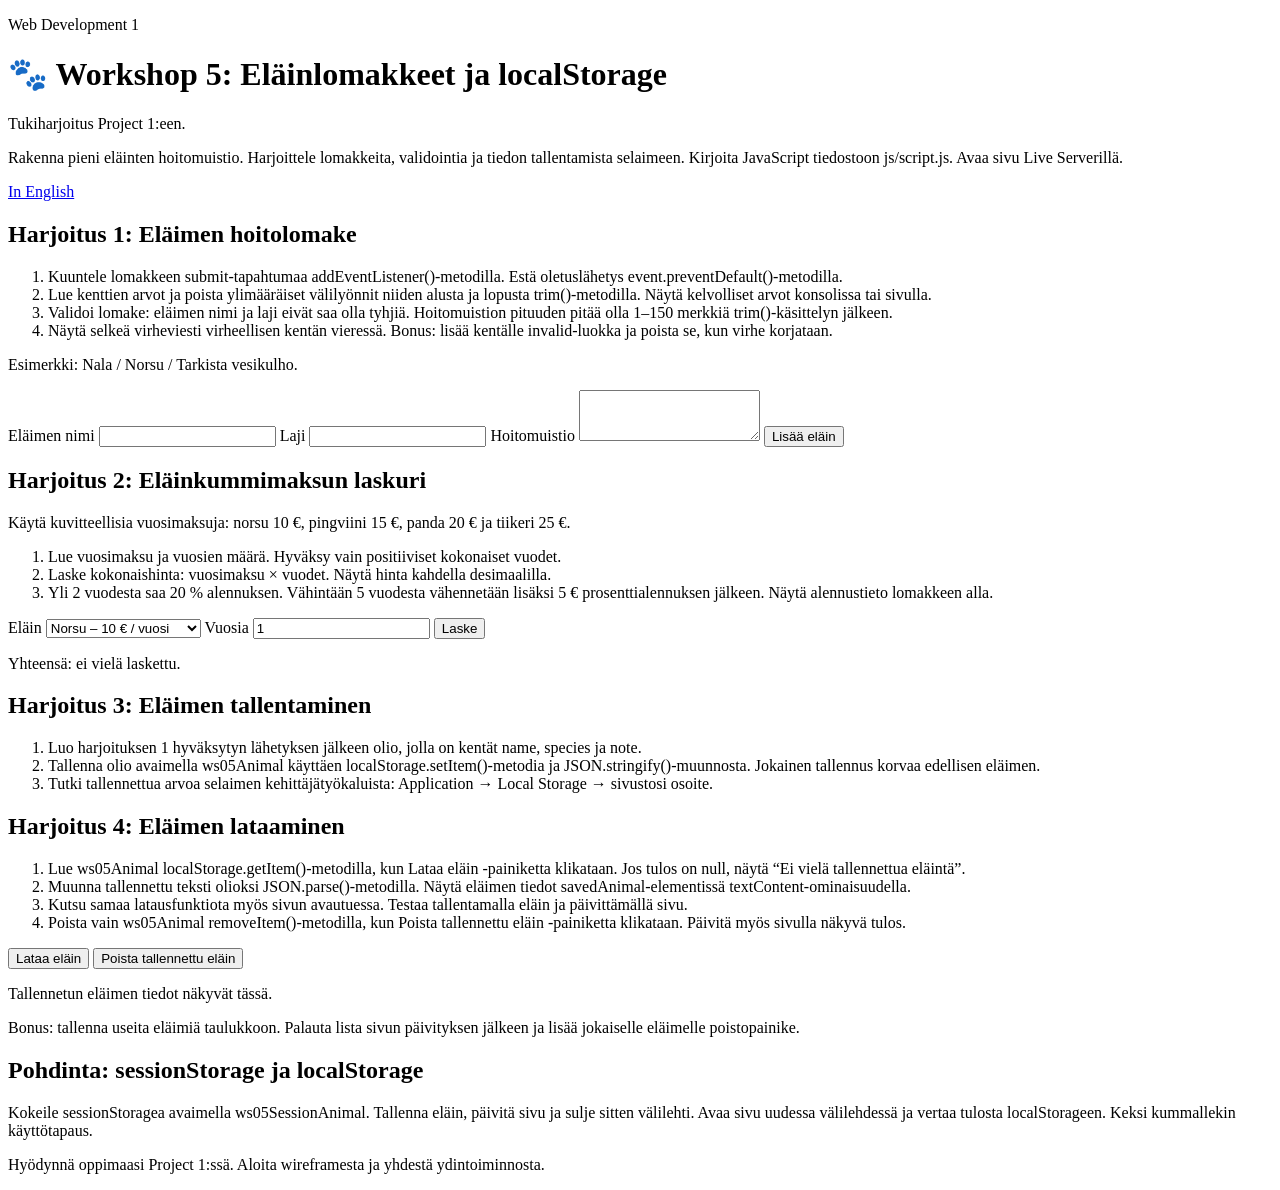
==== Workshop 5/index.html @ 574eae93 "jo" ====
<!doctype html>
<html lang="fi">
  <head>
    <meta charset="UTF-8" />
    <meta name="viewport" content="width=device-width, initial-scale=1.0" />
    <title>Workshop 5: Eläinlomakkeet ja localStorage</title>
    <link rel="stylesheet" href="css/styles.css" />
    <script src="js/script.js" defer></script>
  </head>
  <body>
    <main>
      <header>
        <p class="course">Web Development 1</p>
        <h1>🐾 Workshop 5: Eläinlomakkeet ja localStorage</h1>
        <p class="notice">Tukiharjoitus Project 1:een.</p>
        <p>
          Rakenna pieni eläinten hoitomuistio. Harjoittele lomakkeita,
          validointia ja tiedon tallentamista selaimeen. Kirjoita JavaScript
          tiedostoon js/script.js. Avaa sivu Live Serverillä.
        </p>
        <a href="index.html" lang="en">In English</a>
      </header>
      <section>
        <h2>Harjoitus 1: Eläimen hoitolomake</h2>
        <ol>
          <li>
            Kuuntele lomakkeen submit-tapahtumaa addEventListener()-metodilla.
            Estä oletuslähetys event.preventDefault()-metodilla.
          </li>
          <li>
            Lue kenttien arvot ja poista ylimääräiset välilyönnit niiden alusta
            ja lopusta trim()-metodilla. Näytä kelvolliset arvot konsolissa tai
            sivulla.
          </li>
          <li>
            Validoi lomake: eläimen nimi ja laji eivät saa olla tyhjiä.
            Hoitomuistion pituuden pitää olla 1–150 merkkiä trim()-käsittelyn
            jälkeen.
          </li>
          <li>
            Näytä selkeä virheviesti virheellisen kentän vieressä. Bonus: lisää
            kentälle invalid-luokka ja poista se, kun virhe korjataan.
          </li>
        </ol>
        <p>Esimerkki: Nala / Norsu / Tarkista vesikulho.</p>
        <!-- novalidate allows students to practise JavaScript validation. -->
        <form id="animalForm" novalidate>
          <label for="animalName">Eläimen nimi</label>
          <input
            id="animalName"
            name="name"
            type="text"
            required
            aria-describedby="nameError"
          />
          <span id="nameError" class="error" aria-live="polite"></span>
          <label for="animalSpecies">Laji</label>
          <input
            id="animalSpecies"
            name="species"
            type="text"
            required
            aria-describedby="speciesError"
          />
          <span id="speciesError" class="error" aria-live="polite"></span>
          <label for="careNote">Hoitomuistio</label>
          <textarea
            id="careNote"
            name="note"
            rows="3"
            required
            aria-describedby="noteError"
          ></textarea>
          <span id="noteError" class="error" aria-live="polite"></span>
          <button type="submit">Lisää eläin</button>
        </form>
        <p id="formResult" role="status"></p>
      </section>
      <section>
        <h2>Harjoitus 2: Eläinkummimaksun laskuri</h2>
        <p>
          Käytä kuvitteellisia vuosimaksuja: norsu 10 €, pingviini 15 €, panda
          20 € ja tiikeri 25 €.
        </p>
        <ol>
          <li>
            Lue vuosimaksu ja vuosien määrä. Hyväksy vain positiiviset
            kokonaiset vuodet.
          </li>
          <li>
            Laske kokonaishinta: vuosimaksu × vuodet. Näytä hinta kahdella
            desimaalilla.
          </li>
          <li>
            Yli 2 vuodesta saa 20 % alennuksen. Vähintään 5 vuodesta vähennetään
            lisäksi 5 € prosenttialennuksen jälkeen. Näytä alennustieto
            lomakkeen alla.
          </li>
        </ol>
        <form id="sponsorForm">
          <label for="animalType">Eläin</label>
          <select id="animalType" name="type">
            <option value="10">Norsu – 10 € / vuosi</option>
            <option value="15">Pingviini – 15 € / vuosi</option>
            <option value="20">Panda – 20 € / vuosi</option>
            <option value="25">Tiikeri – 25 € / vuosi</option>
          </select>
          <label for="years">Vuosia</label>
          <input
            id="years"
            name="years"
            type="number"
            min="1"
            step="1"
            value="1"
            required
          />
          <button type="submit">Laske</button>
        </form>
        <p id="cost" role="status">Yhteensä: ei vielä laskettu.</p>
        <p id="discountMessage" aria-live="polite"></p>
      </section>
      <section>
        <h2>Harjoitus 3: Eläimen tallentaminen</h2>
        <ol>
          <li>
            Luo harjoituksen 1 hyväksytyn lähetyksen jälkeen olio, jolla on
            kentät name, species ja note.
          </li>
          <li>
            Tallenna olio avaimella ws05Animal käyttäen
            localStorage.setItem()-metodia ja JSON.stringify()-muunnosta.
            Jokainen tallennus korvaa edellisen eläimen.
          </li>
          <li>
            Tutki tallennettua arvoa selaimen kehittäjätyökaluista: Application
            → Local Storage → sivustosi osoite.
          </li>
        </ol>
      </section>
      <section>
        <h2>Harjoitus 4: Eläimen lataaminen</h2>
        <ol>
          <li>
            Lue ws05Animal localStorage.getItem()-metodilla, kun Lataa eläin
            -painiketta klikataan. Jos tulos on null, näytä “Ei vielä
            tallennettua eläintä”.
          </li>
          <li>
            Muunna tallennettu teksti olioksi JSON.parse()-metodilla. Näytä
            eläimen tiedot savedAnimal-elementissä textContent-ominaisuudella.
          </li>
          <li>
            Kutsu samaa latausfunktiota myös sivun avautuessa. Testaa
            tallentamalla eläin ja päivittämällä sivu.
          </li>
          <li>
            Poista vain ws05Animal removeItem()-metodilla, kun Poista
            tallennettu eläin -painiketta klikataan. Päivitä myös sivulla näkyvä
            tulos.
          </li>
        </ol>
        <div class="actions">
          <button type="button" id="loadAnimal">Lataa eläin</button>
          <button type="button" id="clearAnimal" class="secondary">
            Poista tallennettu eläin
          </button>
        </div>
        <p id="savedAnimal" class="saved" role="status">
          Tallennetun eläimen tiedot näkyvät tässä.
        </p>
        <p>
          Bonus: tallenna useita eläimiä taulukkoon. Palauta lista sivun
          päivityksen jälkeen ja lisää jokaiselle eläimelle poistopainike.
        </p>
      </section>
      <section>
        <h2>Pohdinta: sessionStorage ja localStorage</h2>
        <p>
          Kokeile sessionStoragea avaimella ws05SessionAnimal. Tallenna eläin,
          päivitä sivu ja sulje sitten välilehti. Avaa sivu uudessa välilehdessä
          ja vertaa tulosta localStorageen. Keksi kummallekin käyttötapaus.
        </p>
      </section>
      <footer>
        <p>
          Hyödynnä oppimaasi Project 1:ssä. Aloita wireframesta ja yhdestä
          ydintoiminnosta.
        </p>
      </footer>
    </main>
  </body>
</html>
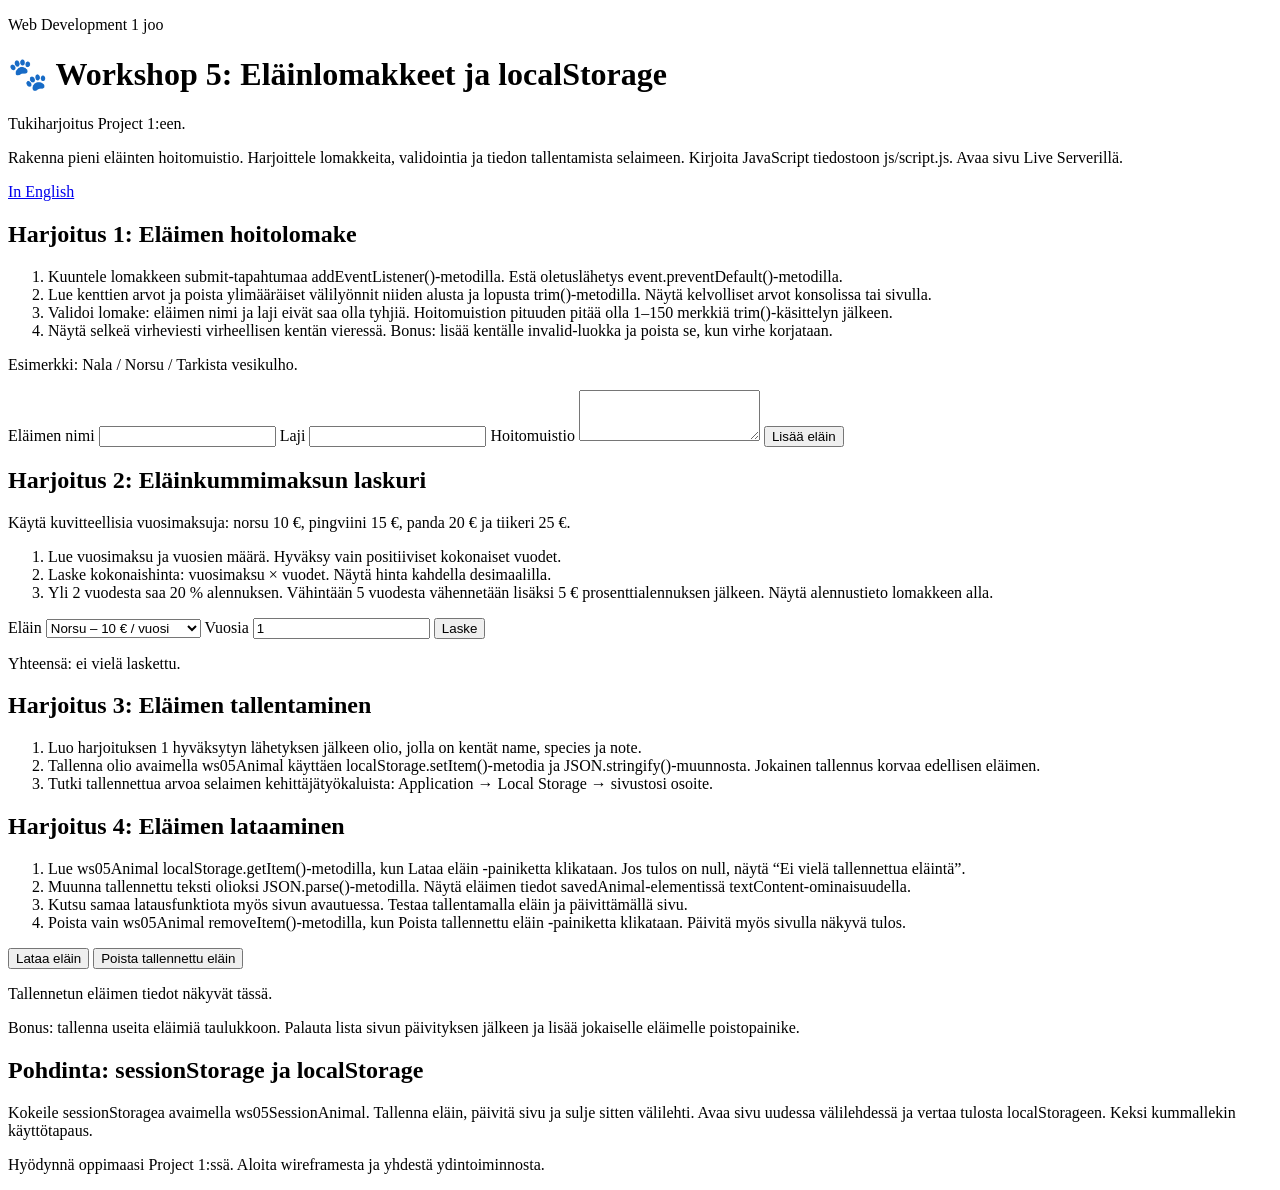
==== commit 0a87f280: "testi 1" ====
--- a/Workshop 5/index.html
+++ b/Workshop 5/index.html
@@ -10,7 +10,7 @@
   <body>
     <main>
       <header>
-        <p class="course">Web Development 1</p>
+        <p class="course">Web Development 1 joo</p>
         <h1>🐾 Workshop 5: Eläinlomakkeet ja localStorage</h1>
         <p class="notice">Tukiharjoitus Project 1:een.</p>
         <p>
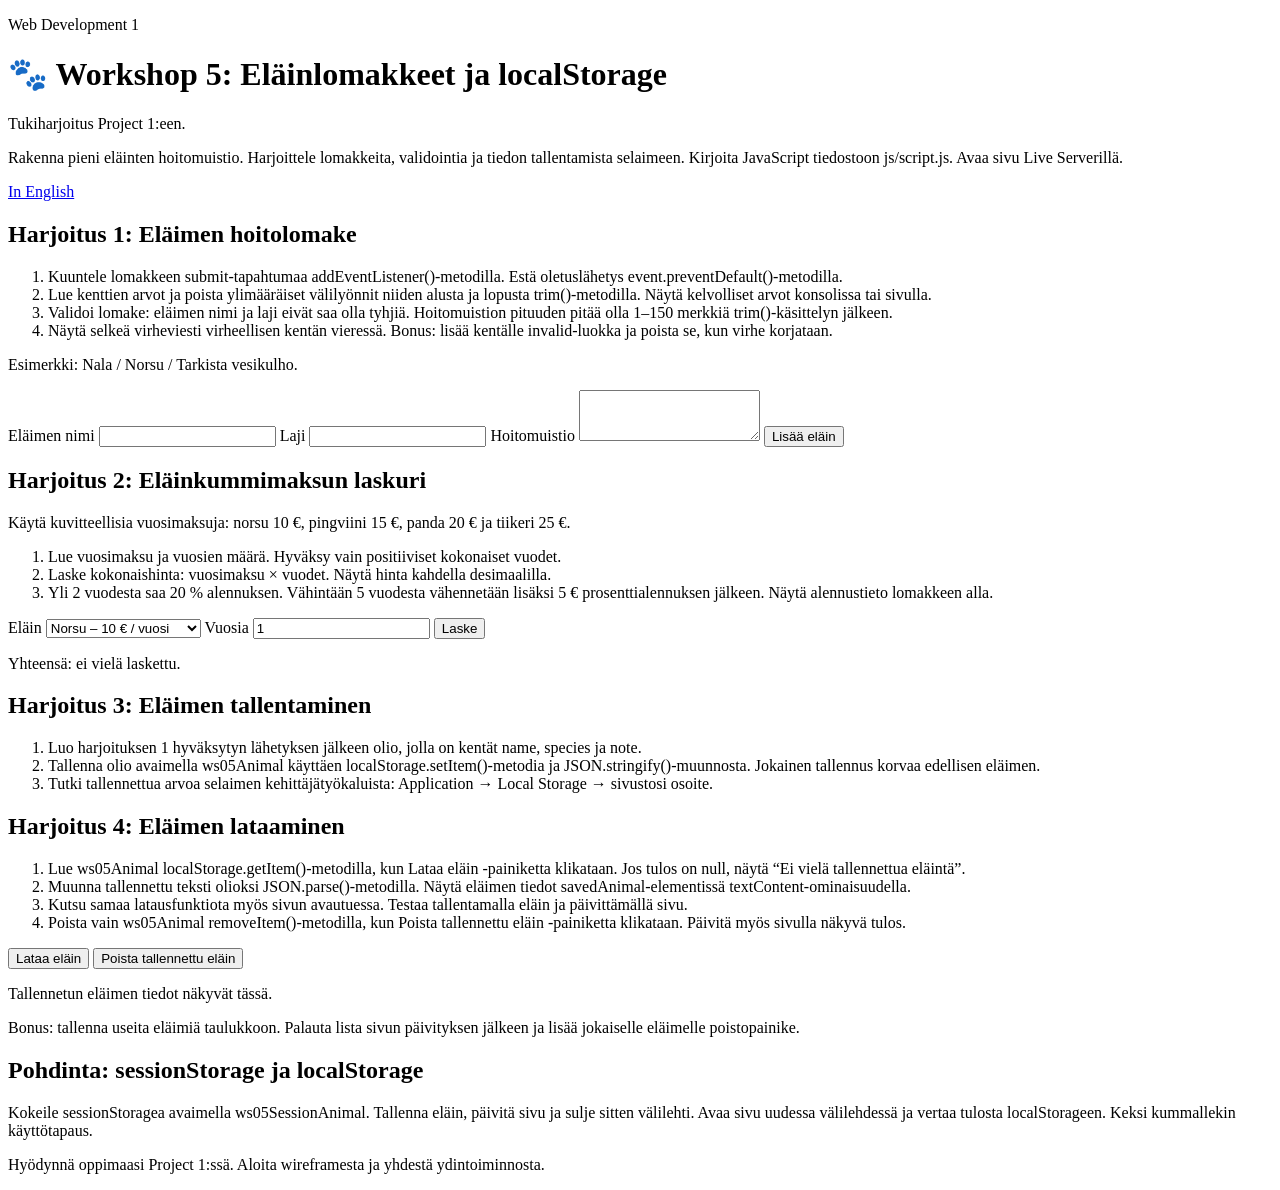
==== commit 38eb7364: "testi 2" ====
--- a/Workshop 5/index.html
+++ b/Workshop 5/index.html
@@ -10,7 +10,7 @@
   <body>
     <main>
       <header>
-        <p class="course">Web Development 1 joo</p>
+        <p class="course">Web Development 1</p>
         <h1>🐾 Workshop 5: Eläinlomakkeet ja localStorage</h1>
         <p class="notice">Tukiharjoitus Project 1:een.</p>
         <p>
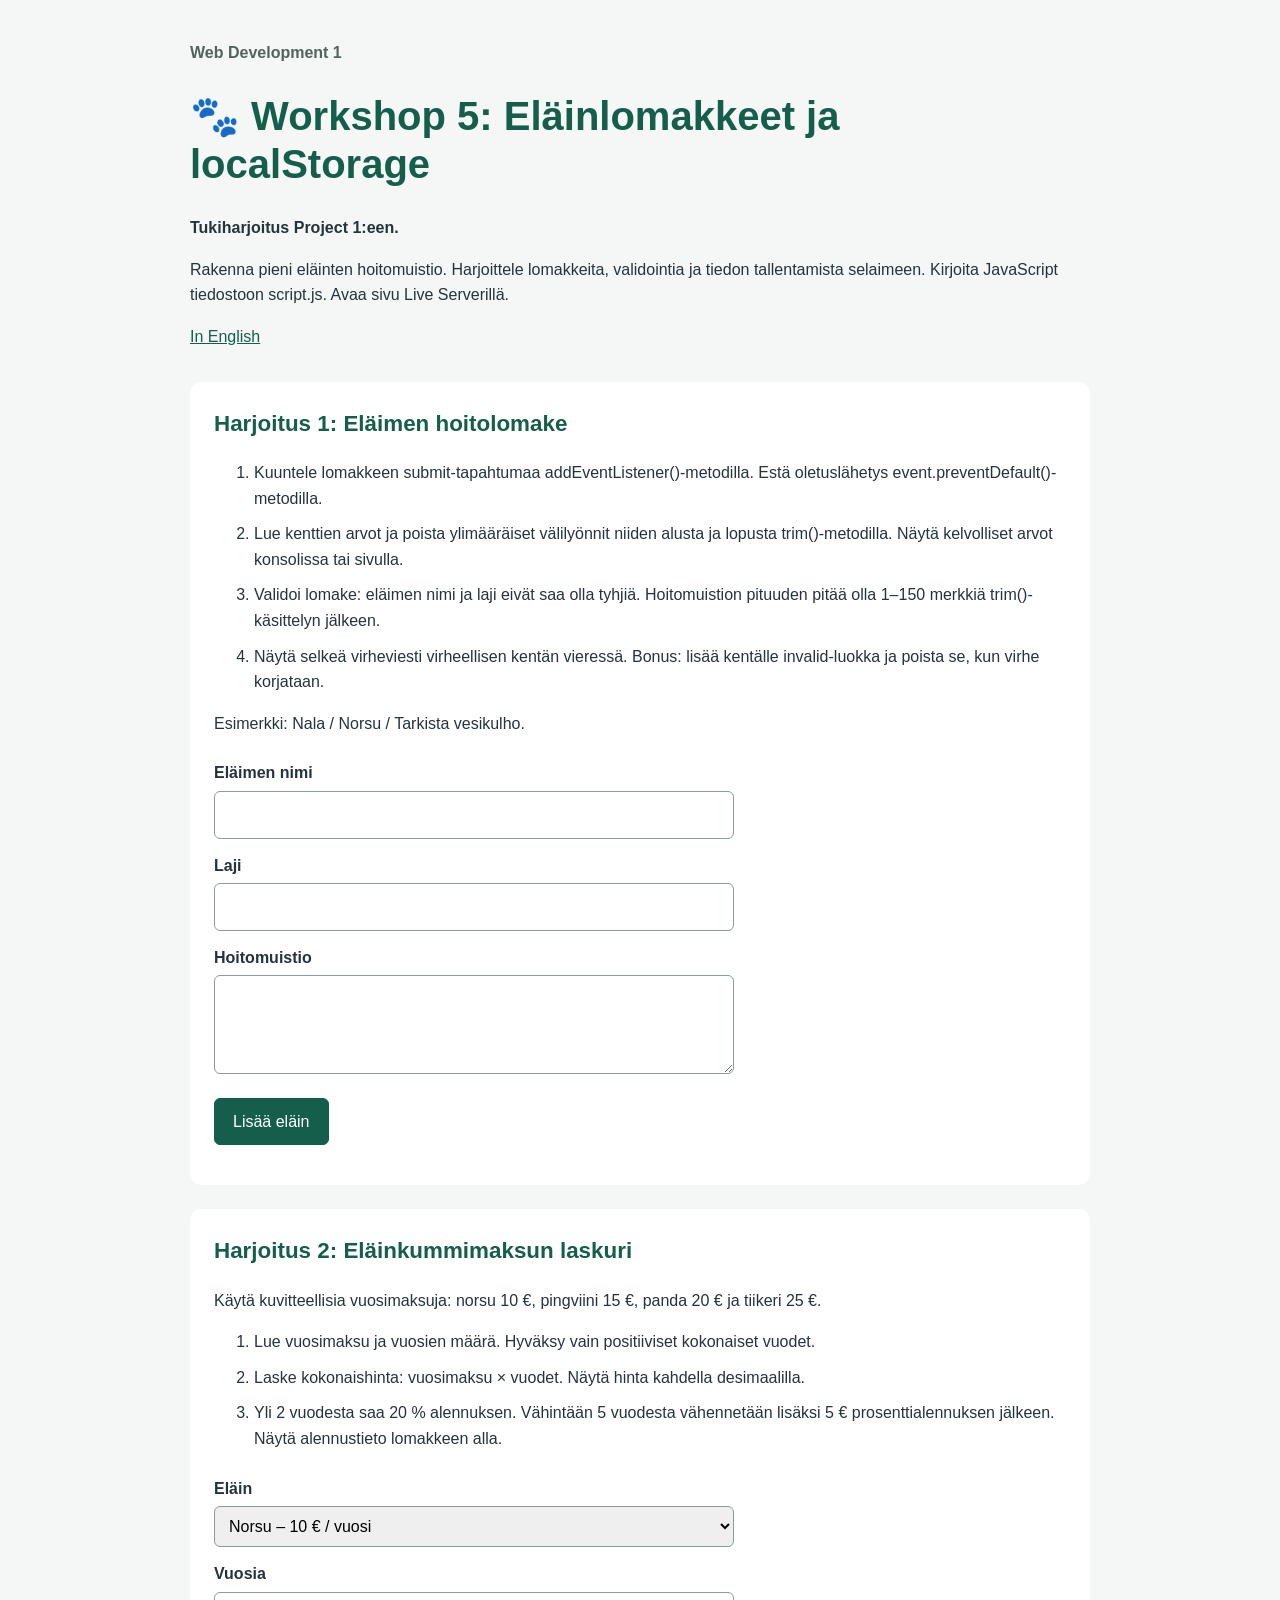
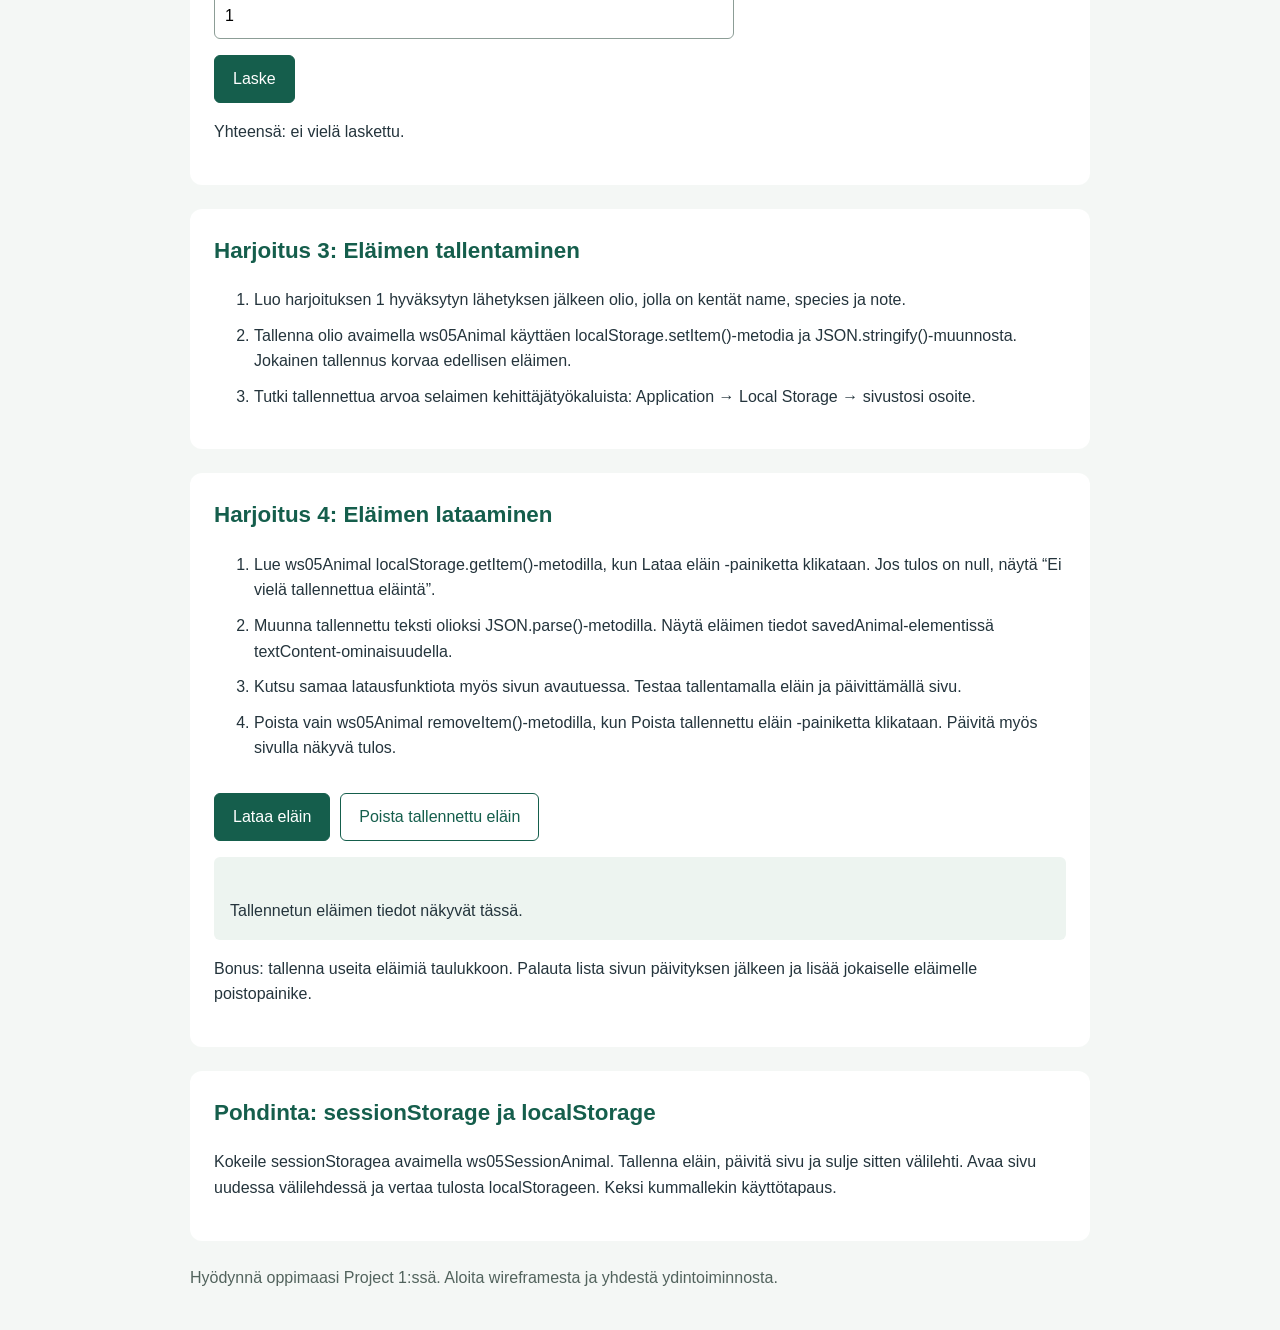
==== commit 653885e2: "joo" ====
--- a/Workshop 5/index.html
+++ b/Workshop 5/index.html
@@ -4,8 +4,8 @@
     <meta charset="UTF-8" />
     <meta name="viewport" content="width=device-width, initial-scale=1.0" />
     <title>Workshop 5: Eläinlomakkeet ja localStorage</title>
-    <link rel="stylesheet" href="css/styles.css" />
-    <script src="js/script.js" defer></script>
+    <link rel="stylesheet" href="styles.css" />
+    <script src="script.js" defer></script>
   </head>
   <body>
     <main>
@@ -16,7 +16,7 @@
         <p>
           Rakenna pieni eläinten hoitomuistio. Harjoittele lomakkeita,
           validointia ja tiedon tallentamista selaimeen. Kirjoita JavaScript
-          tiedostoon js/script.js. Avaa sivu Live Serverillä.
+          tiedostoon script.js. Avaa sivu Live Serverillä.
         </p>
         <a href="index.html" lang="en">In English</a>
       </header>
--- a/Workshop 5/styles.css
+++ b/Workshop 5/styles.css
@@ -0,0 +1,121 @@
+/* Simple shared styles for the English and Finnish workshop. */
+* {
+  box-sizing: border-box;
+}
+body {
+  margin: 0;
+  padding: 24px;
+  font-family: Arial, Helvetica, sans-serif;
+  line-height: 1.6;
+  color: #24343c;
+  background: #f4f7f5;
+}
+main {
+  max-width: 900px;
+  margin: auto;
+}
+header {
+  margin-bottom: 32px;
+}
+h1 {
+  font-size: clamp(1.8rem, 4vw, 2.5rem);
+  line-height: 1.2;
+  color: #155e4c;
+}
+h2 {
+  margin-top: 0;
+  color: #155e4c;
+  font-size: 1.4rem;
+}
+.course {
+  color: #52635d;
+  font-weight: bold;
+}
+.notice {
+  font-weight: bold;
+}
+section {
+  margin-bottom: 24px;
+  padding: 24px;
+  background: white;
+  border-radius: 12px;
+}
+li {
+  margin-bottom: 10px;
+}
+a {
+  color: #155e4c;
+}
+form {
+  max-width: 520px;
+  margin-top: 24px;
+}
+label {
+  display: block;
+  margin-top: 14px;
+  font-weight: bold;
+}
+input,
+select,
+textarea {
+  width: 100%;
+  padding: 10px;
+  margin-top: 5px;
+  font: inherit;
+  border: 1px solid #8c9d96;
+  border-radius: 6px;
+}
+button {
+  margin-top: 16px;
+  padding: 10px 18px;
+  font: inherit;
+  color: white;
+  background: #155e4c;
+  border: 1px solid #155e4c;
+  border-radius: 6px;
+  cursor: pointer;
+}
+button:hover {
+  background: #104b3d;
+}
+.secondary {
+  color: #155e4c;
+  background: white;
+}
+.secondary:hover {
+  background: #edf4f0;
+}
+.actions {
+  display: flex;
+  flex-wrap: wrap;
+  gap: 10px;
+}
+:focus-visible {
+  outline: 3px solid #bd650d;
+  outline-offset: 3px;
+}
+.error {
+  display: block;
+  color: #b42318;
+  font-size: 0.95rem;
+}
+.invalid {
+  border: 2px solid #b42318;
+}
+.saved {
+  padding: 16px;
+  background: #edf4f0;
+  border-radius: 6px;
+  white-space: pre-line;
+}
+footer {
+  color: #52635d;
+}
+@media (max-width: 600px) {
+  body {
+    padding: 14px;
+  }
+  section {
+    padding: 18px;
+  }
+}
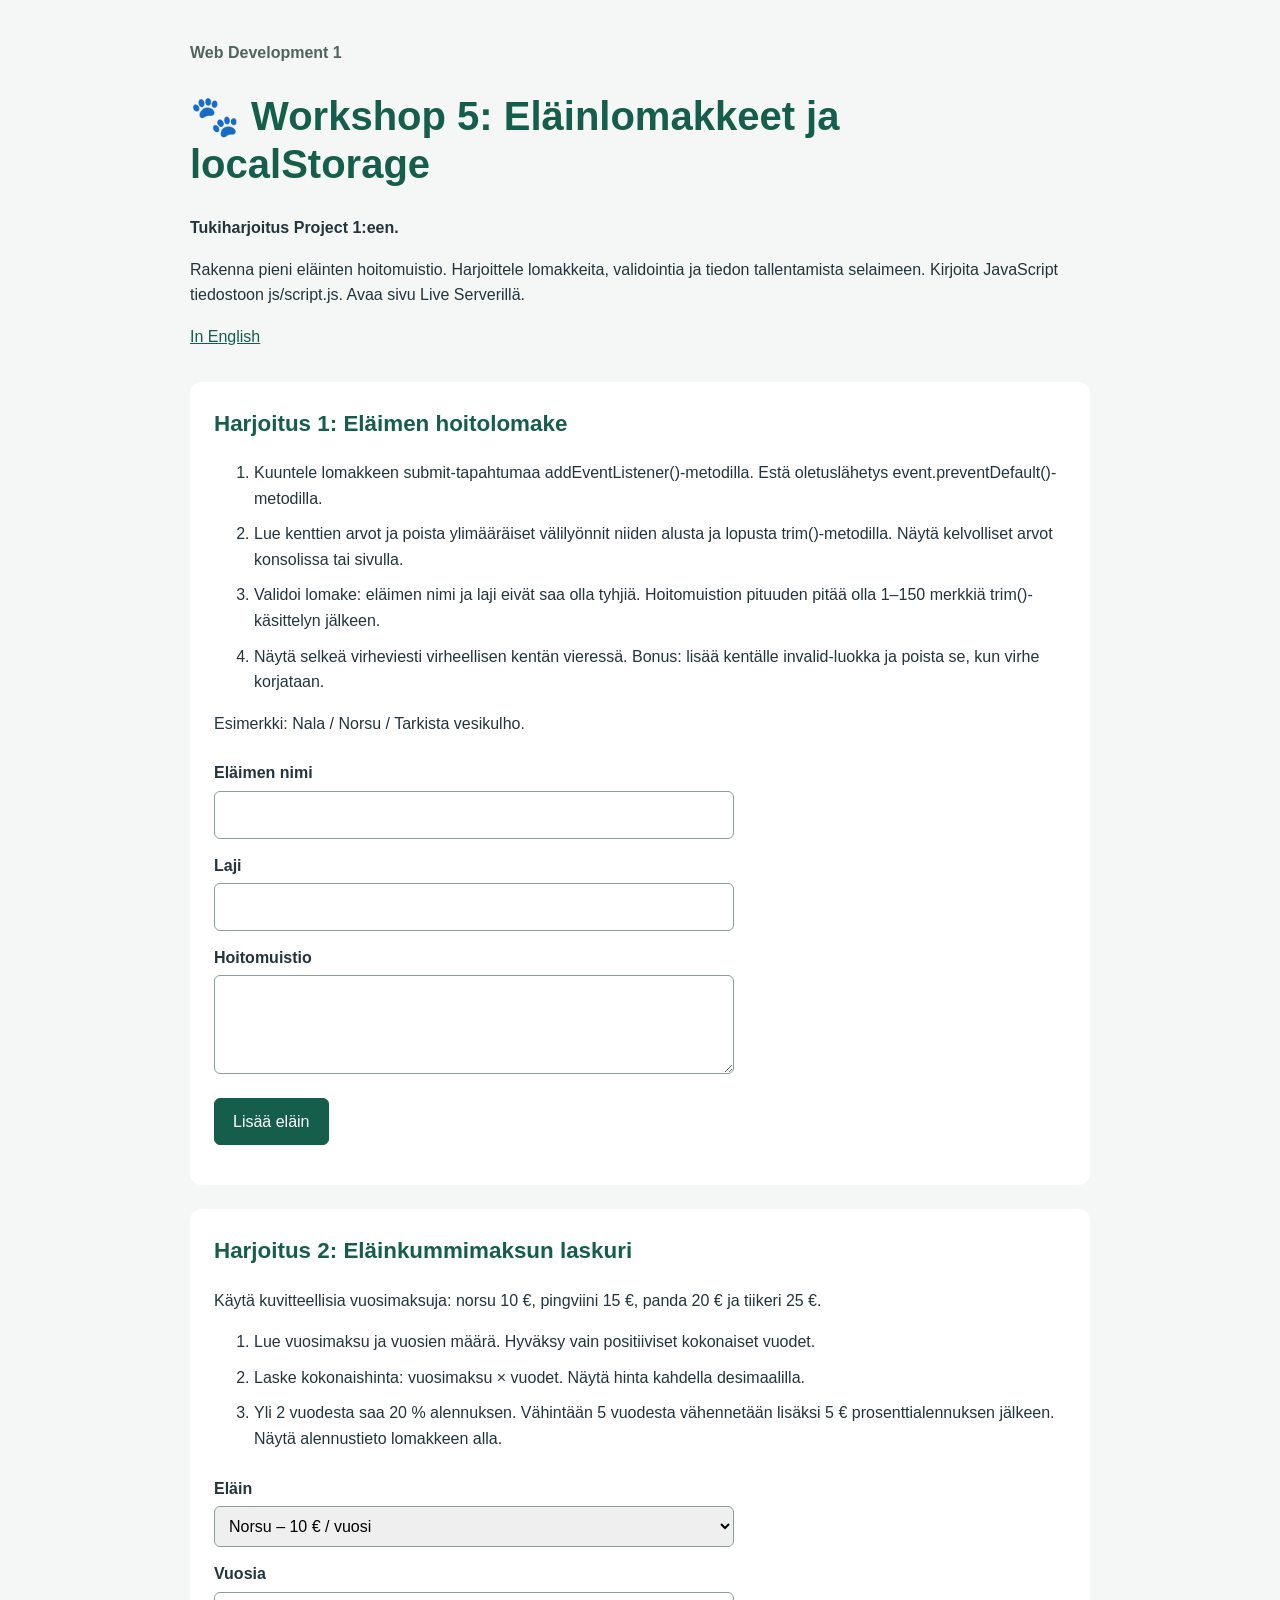
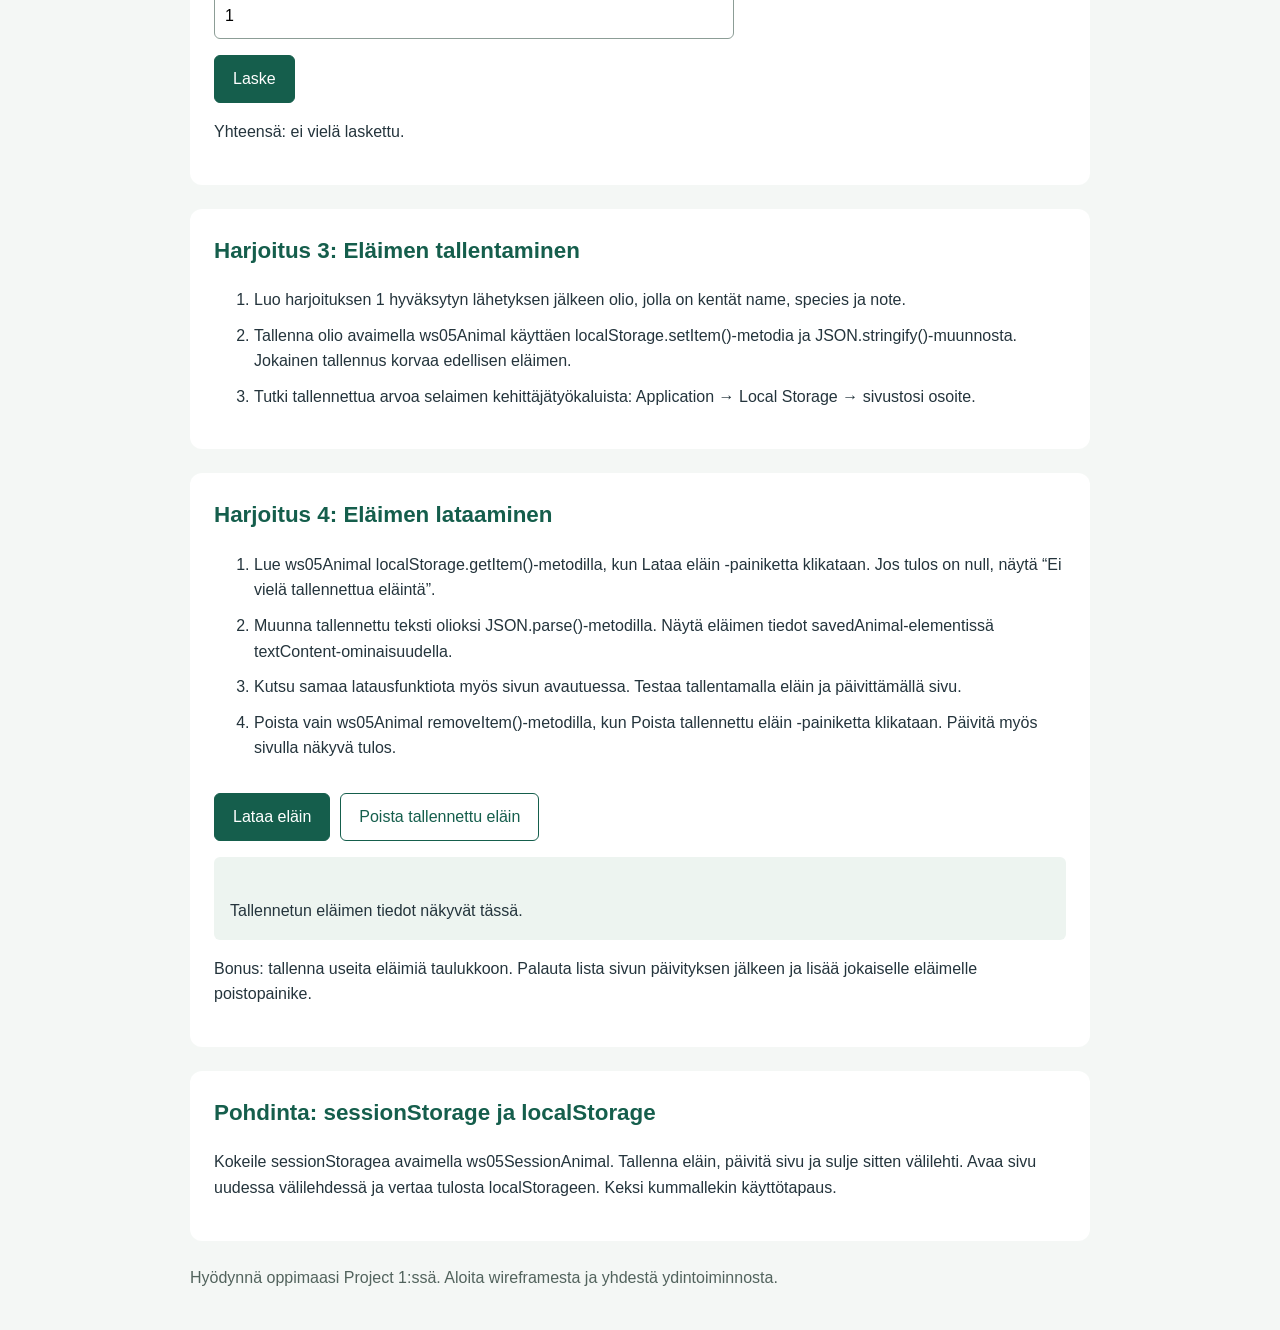
==== commit 9c65f047: "joo" ====
--- a/Workshop 5/index.html
+++ b/Workshop 5/index.html
@@ -16,7 +16,7 @@
         <p>
           Rakenna pieni eläinten hoitomuistio. Harjoittele lomakkeita,
           validointia ja tiedon tallentamista selaimeen. Kirjoita JavaScript
-          tiedostoon script.js. Avaa sivu Live Serverillä.
+          tiedostoon js/script.js. Avaa sivu Live Serverillä.
         </p>
         <a href="index.html" lang="en">In English</a>
       </header>
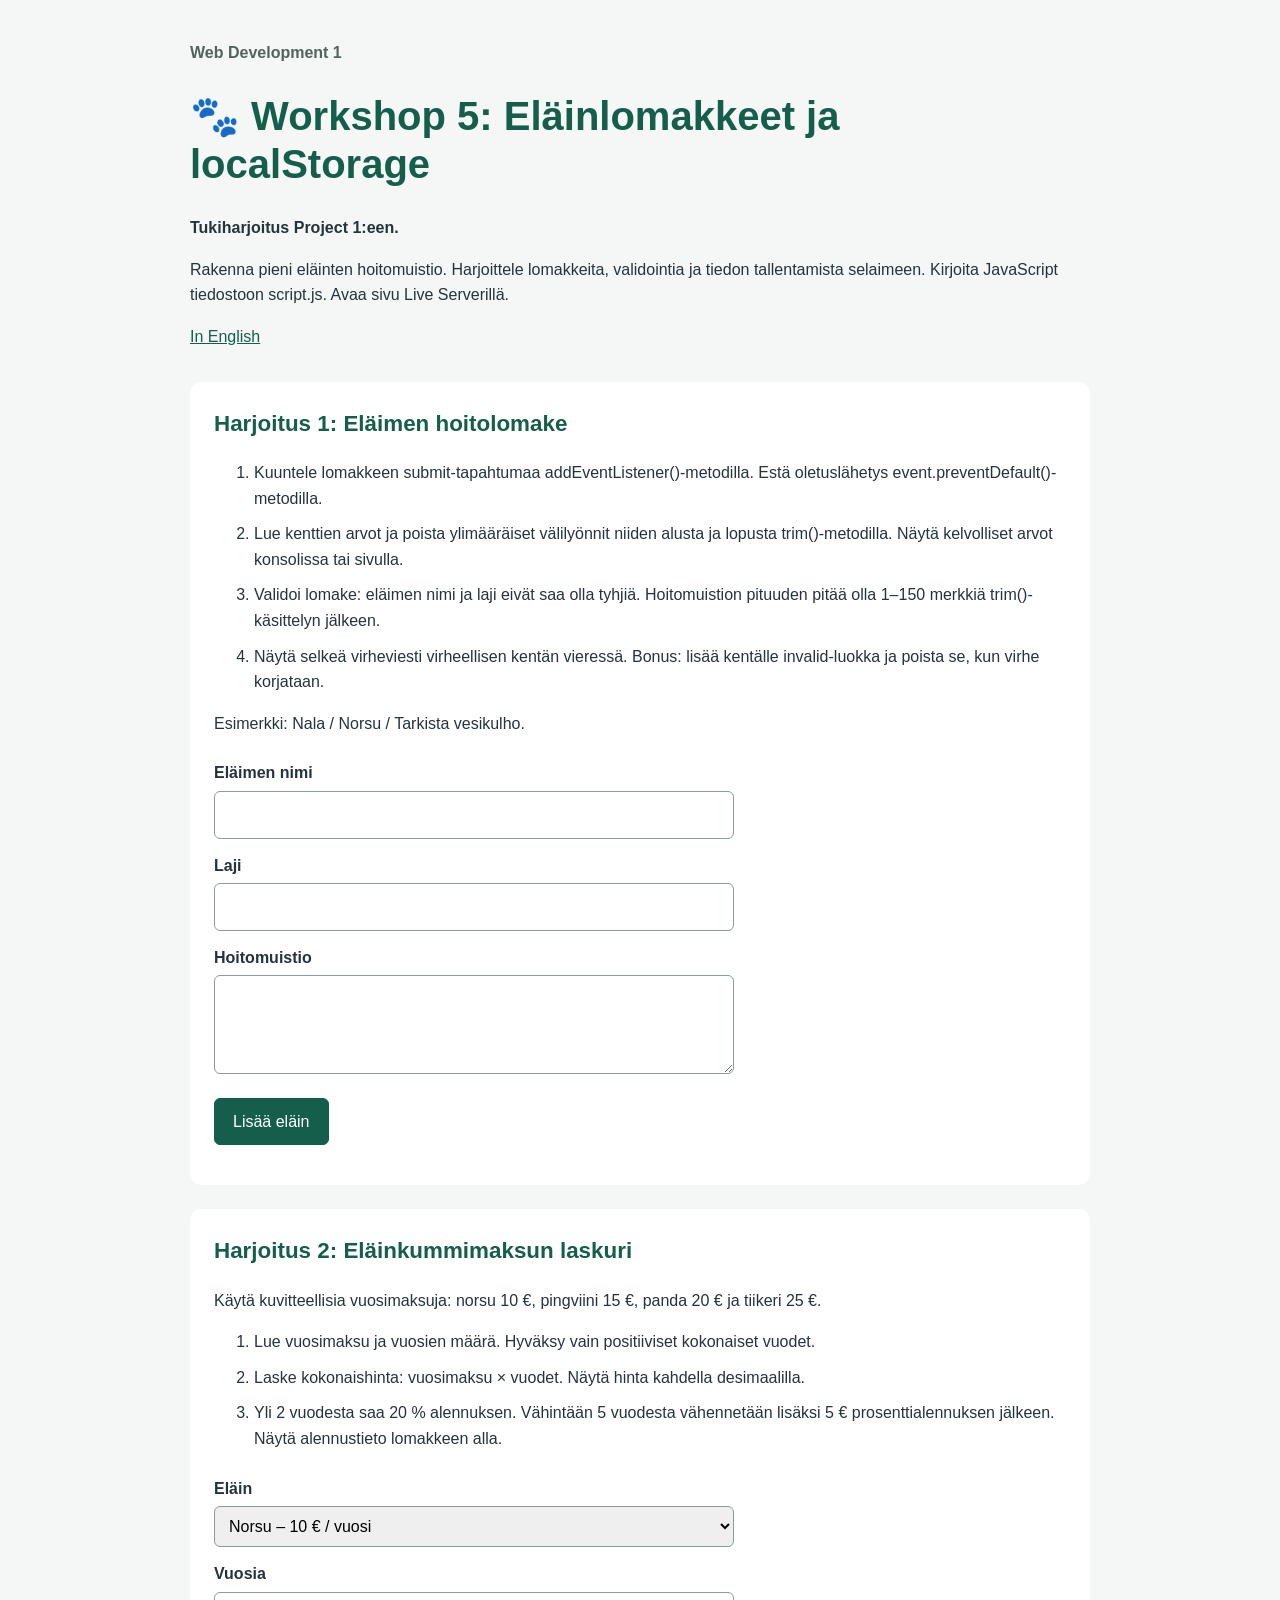
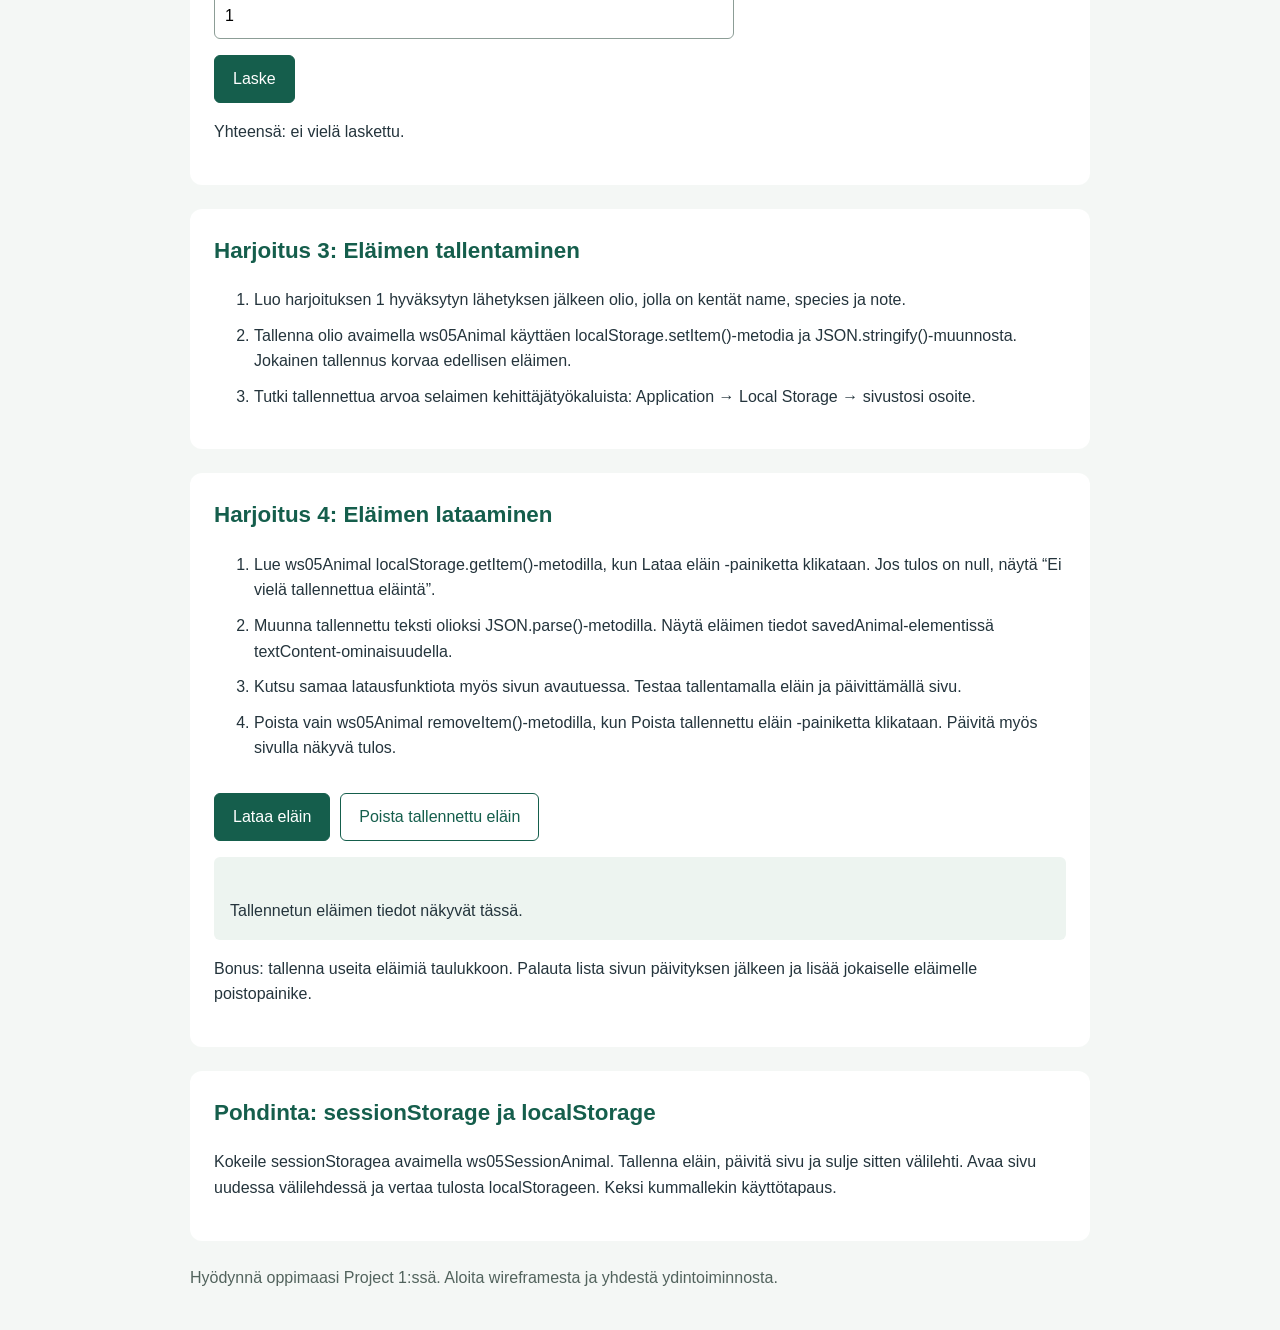
==== commit e02c8937: "Merge branch 'main' of https://github.com/jezzze/Web-Development-1" ====
--- a/Workshop 5/index.html
+++ b/Workshop 5/index.html
@@ -16,7 +16,7 @@
         <p>
           Rakenna pieni eläinten hoitomuistio. Harjoittele lomakkeita,
           validointia ja tiedon tallentamista selaimeen. Kirjoita JavaScript
-          tiedostoon js/script.js. Avaa sivu Live Serverillä.
+          tiedostoon script.js. Avaa sivu Live Serverillä.
         </p>
         <a href="index.html" lang="en">In English</a>
       </header>
